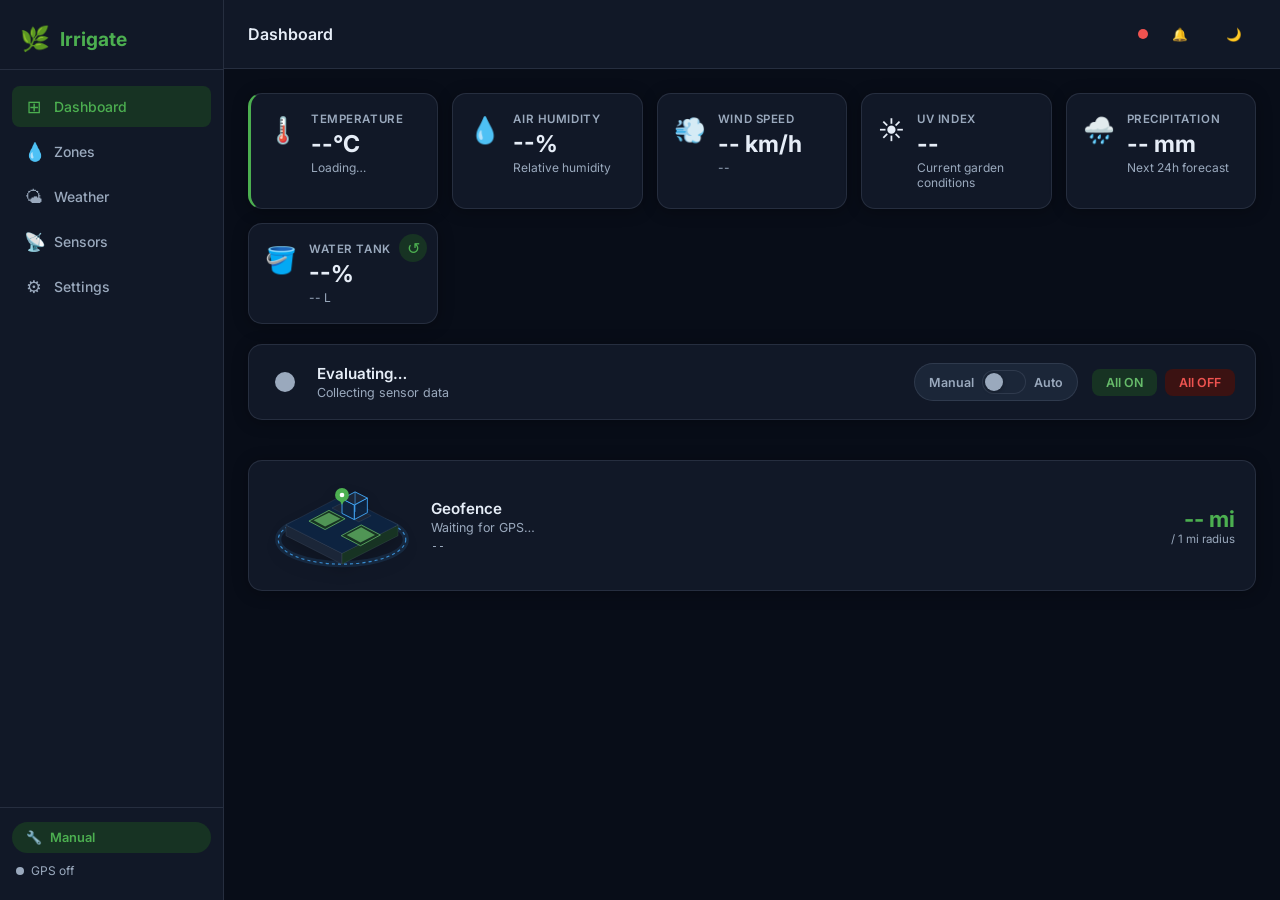
==== docs/index.html @ 86ab6bc1 "Add geofence illustration and watering animation" ====
<!DOCTYPE html>
<html lang="en">
<head>
  <meta charset="UTF-8" />
  <meta name="viewport" content="width=device-width, initial-scale=1.0" />
  <title>🌿 Irrigate — Smart Garden</title>
  <link rel="stylesheet" href="static/css/style.css" />
  <link rel="preconnect" href="https://fonts.googleapis.com" />
  <link href="https://fonts.googleapis.com/css2?family=Inter:wght@300;400;500;600;700&display=swap" rel="stylesheet" />
  <script>window.IRRIGATE_API_BASE = "https://irrigate-v3dw.onrender.com";</script>
  <script src="https://cdn.socket.io/4.7.2/socket.io.min.js"></script>
</head>
<body class="dark">

<!-- ══════════════════════════════════════════
     SIDEBAR
═══════════════════════════════════════════ -->
<aside class="sidebar" id="sidebar">
  <div class="sidebar-logo">
    <span class="logo-icon">🌿</span>
    <span class="logo-text">Irrigate</span>
  </div>

  <nav class="sidebar-nav">
    <a href="#" class="nav-item active" data-section="dashboard">
      <span class="nav-icon">⊞</span> Dashboard
    </a>
    <a href="#" class="nav-item" data-section="zones">
      <span class="nav-icon">💧</span> Zones
    </a>
    <a href="#" class="nav-item" data-section="weather">
      <span class="nav-icon">🌤</span> Weather
    </a>
    <a href="#" class="nav-item" data-section="sensors">
      <span class="nav-icon">📡</span> Sensors
    </a>
    <a href="#" class="nav-item" data-section="settings">
      <span class="nav-icon">⚙️</span> Settings
    </a>
  </nav>

  <div class="sidebar-bottom">
    <!-- Mode pill -->
    <div class="mode-pill" id="mode-pill">
      <span id="mode-icon">🔧</span>
      <span id="mode-label">Manual</span>
    </div>
    <!-- GPS status -->
    <div class="gps-status" id="gps-status">
      <span class="gps-dot" id="gps-dot"></span>
      <span id="gps-text">GPS off</span>
    </div>
  </div>
</aside>

<!-- ══════════════════════════════════════════
     MAIN CONTENT
═══════════════════════════════════════════ -->
<main class="main">

  <!-- Top bar -->
  <header class="topbar">
    <button class="hamburger" id="hamburger" aria-label="Toggle sidebar">☰</button>
    <div class="topbar-title" id="page-title">Dashboard</div>
    <div class="topbar-actions">
      <div class="connection-dot" id="conn-dot" title="Disconnected"></div>
      <button class="btn btn-sm btn-ghost topbar-alerts" id="alerts-btn" type="button" title="Open alerts" aria-label="Open alerts">
        <span aria-hidden="true">🔔</span>
        <span class="badge topbar-badge" id="notif-badge" style="display:none">0</span>
      </button>
      <button class="btn btn-sm btn-ghost" id="theme-btn" title="Toggle theme">🌙</button>
    </div>
  </header>

  <!-- ── DASHBOARD ── -->
  <section class="section active" id="section-dashboard">

    <div class="watering-animation" id="watering-animation" aria-hidden="true">
      <svg class="watering-animation-art" viewBox="0 0 180 78" focusable="false">
        <g class="watering-can">
          <path class="watering-can-body" d="M20 22h31a5 5 0 0 1 5 5v18H18V27a5 5 0 0 1 2-5Z" />
          <path class="watering-can-handle" d="M25 22v-5a10 10 0 0 1 20 0v5" />
          <path class="watering-can-spout" d="M56 29 71 35l-3 6-13-4" />
          <circle class="watering-can-rim" cx="34" cy="22" r="3" />
        </g>
        <path class="water-stream" d="M70 40q12 6 21 13" />
        <circle class="water-drop drop-one" cx="78" cy="46" r="2.4" />
        <circle class="water-drop drop-two" cx="87" cy="53" r="2" />
        <circle class="water-drop drop-three" cx="95" cy="58" r="1.7" />
        <g class="watering-plant">
          <path class="plant-stem" d="M119 59V34" />
          <path class="plant-leaf leaf-left" d="M118 46c-13 0-17-9-15-16 9 1 16 5 15 16Z" />
          <path class="plant-leaf leaf-right" d="M120 40c1-12 9-17 17-15 0 9-5 16-17 15Z" />
          <path class="plant-leaf leaf-top" d="M119 35c-2-10 3-16 10-18 4 8 1 15-10 18Z" />
          <path class="plant-pot" d="M108 59h23l-3 13h-17Z" />
          <path class="plant-soil" d="M108 59h23" />
        </g>
      </svg>
      <span class="watering-animation-label" id="watering-animation-label">Watering garden</span>
    </div>

    <!-- Weather summary row -->
    <div class="card-row">
      <div class="card card-weather" id="card-weather">
        <div class="card-icon">🌡️</div>
        <div class="card-body">
          <div class="card-label">Temperature</div>
          <div class="card-value" id="temp-val">--°C</div>
          <div class="card-sub" id="weather-desc">Loading…</div>
        </div>
      </div>
      <div class="card" id="card-humidity">
        <div class="card-icon">💧</div>
        <div class="card-body">
          <div class="card-label">Air Humidity</div>
          <div class="card-value" id="humidity-val">--%</div>
          <div class="card-sub" id="humidity-sub">Relative humidity</div>
        </div>
      </div>
      <div class="card" id="card-wind">
        <div class="card-icon">💨</div>
        <div class="card-body">
          <div class="card-label">Wind Speed</div>
          <div class="card-value" id="wind-val">-- km/h</div>
          <div class="card-sub" id="wind-sub">--</div>
        </div>
      </div>
      <div class="card" id="card-uv">
        <div class="card-icon">☀️</div>
        <div class="card-body">
          <div class="card-label">UV Index</div>
          <div class="card-value" id="uv-val">--</div>
          <div class="card-sub" id="uv-sub">Current garden conditions</div>
        </div>
      </div>
      <div class="card" id="card-precipitation">
        <div class="card-icon">🌧️</div>
        <div class="card-body">
          <div class="card-label">Precipitation</div>
          <div class="card-value" id="precip-val">-- mm</div>
          <div class="card-sub" id="precip-sub">Next 24h forecast</div>
        </div>
      </div>
      <div class="card" id="card-tank">
        <div class="card-icon">🪣</div>
        <div class="card-body">
          <div class="card-label">Water Tank</div>
          <div class="card-value" id="tank-pct">--%</div>
          <div class="card-sub" id="tank-litres">-- L</div>
        </div>
        <button class="refill-btn" id="refill-btn" title="Refill tank">↺</button>
      </div>
    </div>

    <!-- Irrigation status banner with mode toggle -->
    <div class="irrigation-banner" id="irrigation-banner">
      <div class="banner-left">
        <div class="banner-indicator" id="banner-indicator">
          <div class="pulse-ring"></div>
          <div class="pulse-dot"></div>
        </div>
        <div>
          <div class="banner-title" id="banner-title">Evaluating…</div>
          <div class="banner-sub" id="banner-sub">Collecting sensor data</div>
        </div>
      </div>
      <div class="banner-right">
        <!-- Mode toggle -->
        <div class="mode-toggle-wrap">
          <span class="mode-toggle-label" id="mode-toggle-left">Manual</span>
          <label class="mode-toggle" title="Switch irrigation mode">
            <input type="checkbox" id="mode-checkbox" />
            <span class="mode-slider"></span>
          </label>
          <span class="mode-toggle-label" id="mode-toggle-right">Auto</span>
        </div>
        <div class="banner-zone-btns">
          <button class="btn btn-sm btn-success" id="btn-all-on">All ON</button>
          <button class="btn btn-sm btn-danger"  id="btn-all-off">All OFF</button>
        </div>
      </div>
    </div>

    <!-- Zone cards -->
    <div class="zones-grid" id="zones-grid"></div>

    <!-- Geofence card — GPS only -->
    <div class="geo-card">
      <div class="geo-visual" aria-hidden="true">
        <svg viewBox="0 0 190 132" focusable="false">
          <ellipse class="geo-radius-glow" cx="95" cy="84" rx="83" ry="32" />
          <ellipse class="geo-radius-ring" cx="95" cy="84" rx="83" ry="32" />
          <polygon class="geo-platform-side geo-platform-left" points="22,65 95,102 95,116 22,79" />
          <polygon class="geo-platform-side geo-platform-right" points="95,102 168,65 168,79 95,116" />
          <polygon class="geo-platform-top" points="95,27 168,65 95,102 22,65" />
          <polygon class="geo-bed" points="52,60 78,46 99,57 73,71" />
          <polygon class="geo-bed-inner" points="58,59 78,49 93,57 73,67" />
          <polygon class="geo-bed" points="94,79 120,65 145,78 119,92" />
          <polygon class="geo-bed-inner" points="101,78 120,68 138,78 119,88" />
          <path class="geo-path" d="m82 43 16-8 35 18-16 8Z" />
          <g class="geo-greenhouse">
            <path class="greenhouse-side" d="m111 39 17-9v19l-17 9Z" />
            <path class="greenhouse-front" d="m95 31 16 8v19l-16-8Z" />
            <path class="greenhouse-roof" d="m95 31 17-9 16 8-17 9Z" />
            <path class="greenhouse-ridge" d="m112 22v26" />
          </g>
          <g class="geo-pin">
            <circle cx="95" cy="26" r="9" />
            <path d="M95 39 90 29h10Z" />
            <circle class="geo-pin-core" cx="95" cy="26" r="3" />
          </g>
        </svg>
      </div>
      <div class="geo-body">
        <div class="geo-title">Geofence</div>
        <div class="geo-sub" id="geo-sub">Waiting for GPS…</div>
        <div class="geo-coords" id="geo-coords">--</div>
      </div>
      <div class="geo-right">
        <div class="geo-distance" id="geo-distance">-- mi</div>
        <div class="geo-radius">/ 1 mi radius</div>
      </div>
    </div>

  </section>

  <!-- ── ZONES ── -->
  <section class="section" id="section-zones">
    <h2 class="section-heading">Garden Zones</h2>
    <div class="zones-detail-grid" id="zones-detail-grid"></div>
  </section>

  <!-- ── WEATHER ── -->
  <section class="section" id="section-weather">
    <h2 class="section-heading">Weather Details</h2>
    <div class="weather-detail-grid" id="weather-detail-grid"></div>
  </section>

  <!-- ── SENSORS ── -->
  <section class="section" id="section-sensors">
    <h2 class="section-heading">All Sensor &amp; Location Readings</h2>
    <div class="sensor-group">
      <div class="sensor-group-heading">
        <h3 class="sensor-group-title">Garden Weather Readings</h3>
        <p class="sensor-group-note">Current conditions from OpenWeather, UV from Open-Meteo, and the 24-hour precipitation forecast for your garden.</p>
      </div>
      <div class="sensor-grid" id="weather-sensor-grid"></div>
    </div>
    <div class="sensor-group">
      <div class="sensor-group-heading">
        <h3 class="sensor-group-title">Water Tank Sensor</h3>
      </div>
      <div class="sensor-grid" id="sensor-grid"></div>
    </div>
    <div class="sensor-group">
      <div class="sensor-group-heading">
        <h3 class="sensor-group-title">Soil Moisture Sensors</h3>
        <p class="sensor-group-note">Readings for each garden zone update live. Values are simulated until physical sensors are connected.</p>
      </div>
      <div class="sensor-grid" id="moisture-sensor-grid"></div>
    </div>
    <div class="sensor-group">
      <div class="sensor-group-heading">
        <h3 class="sensor-group-title">GPS &amp; Garden Location</h3>
        <p class="sensor-group-note">Device coordinates use browser GPS permission; garden weather stays tied to the saved garden location.</p>
      </div>
      <div class="sensor-grid" id="gps-sensor-grid"></div>
    </div>
  </section>

  <!-- ── SETTINGS ── -->
  <section class="section" id="section-settings">
    <h2 class="section-heading">Settings</h2>
    <div class="settings-grid">

      <!-- Irrigation Mode card -->
      <div class="settings-card">
        <div class="settings-card-title">💧 Irrigation Mode</div>
        <p class="settings-desc">
          Choose how the system decides when to irrigate. In <strong>Auto</strong> mode, irrigation runs on a smart schedule based on weather and soil data. In <strong>Manual</strong> mode, you control each zone yourself.
        </p>
        <div class="mode-option-row">
          <div class="mode-option" id="opt-manual">
            <div class="mode-option-icon">🔧</div>
            <div class="mode-option-title">Manual</div>
            <div class="mode-option-desc">You control each zone</div>
          </div>
          <label class="mode-toggle big">
            <input type="checkbox" id="mode-checkbox-settings" />
            <span class="mode-slider"></span>
          </label>
          <div class="mode-option" id="opt-auto">
            <div class="mode-option-icon">🤖</div>
            <div class="mode-option-title">Auto</div>
            <div class="mode-option-desc">Smart schedule via weather &amp; GPS</div>
          </div>
        </div>
        <div class="settings-note" id="mode-gps-note">
          📍 When GPS is active, the system auto-switches: <strong>Auto</strong> when you're &gt;1 mi away, <strong>Manual</strong> when you're home. Toggling above overrides GPS.
        </div>
        <button class="btn btn-sm btn-outline" id="restore-gps-mode-btn" style="margin-top:10px">
          ↺ Restore GPS-based switching
        </button>
      </div>

      <!-- Location card -->
      <div class="settings-card">
        <div class="settings-card-title">📍 Garden Location</div>
        <p class="settings-desc">
          Your device GPS is used to detect when you leave or return home, automatically switching irrigation modes. Make sure location permission is granted in your browser.
        </p>

        <div class="loc-info-grid">
          <div class="loc-info-row">
            <span class="loc-info-key">GPS Status</span>
            <span class="loc-info-val" id="sett-gps-status">Waiting…</span>
          </div>
          <div class="loc-info-row">
            <span class="loc-info-key">Latitude</span>
            <span class="loc-info-val" id="sett-lat">--</span>
          </div>
          <div class="loc-info-row">
            <span class="loc-info-key">Longitude</span>
            <span class="loc-info-val" id="sett-lon">--</span>
          </div>
          <div class="loc-info-row">
            <span class="loc-info-key">Accuracy</span>
            <span class="loc-info-val" id="sett-acc">--</span>
          </div>
          <div class="loc-info-row">
            <span class="loc-info-key">Home set to</span>
            <span class="loc-info-val" id="sett-home">Your configured garden location</span>
          </div>
          <div class="loc-info-row">
            <span class="loc-info-key">Distance from home</span>
            <span class="loc-info-val" id="sett-distance">--</span>
          </div>
        </div>

        <div class="loc-btn-row">
          <button class="btn btn-sm btn-primary" id="sett-gps-btn">📍 Enable GPS</button>
          <button class="btn btn-sm btn-outline" id="sett-set-home-btn">🏡 Set Current as Home</button>
        </div>
        <div class="settings-note" style="margin-top:8px">
          Weather and geofencing use the saved garden location. If GPS is active while you are at the garden, tap <strong>Set Current as Home</strong>; otherwise, enter the garden postcode above.
        </div>
      </div>

      <!-- Notifications card -->
      <div class="settings-card">
        <div class="settings-card-title">🔔 Push Notifications</div>
        <p class="settings-desc">Allow browser notifications so Irrigate can alert you even when the tab is in the background.</p>
        <div class="loc-info-grid">
          <div class="loc-info-row">
            <span class="loc-info-key">Permission</span>
            <span class="loc-info-val" id="sett-notif-perm">--</span>
          </div>
        </div>
        <button class="btn btn-sm btn-primary" id="sett-notif-btn" style="margin-top:12px">Enable Notifications</button>
      </div>

    </div>
  </section>

  <!-- ── NOTIFICATIONS ── -->
  <section class="section" id="section-notifications">
    <div class="notif-header">
      <h2 class="section-heading">Alerts &amp; Notifications</h2>
      <button class="btn btn-sm btn-ghost" id="clear-notifs-btn">Clear all</button>
    </div>
    <div class="notif-list" id="notif-list">
      <div class="notif-empty">No notifications yet</div>
    </div>
  </section>

</main>

<!-- Toast container -->
<div class="toast-container" id="toast-container"></div>

<!-- GPS permission modal -->
<div class="modal-overlay hidden" id="gps-modal">
  <div class="modal">
    <div class="modal-icon">📍</div>
    <h3>Enable GPS</h3>
    <p>Irrigate uses your device GPS to automatically switch between <strong>Auto</strong> and <strong>Manual</strong> irrigation based on a 1-mile geofence around your home (configured using your GPS or postcode in Settings).</p>
    <button class="btn btn-primary btn-full" id="gps-allow-btn">Allow Location</button>
    <button class="btn btn-ghost btn-full" id="gps-skip-btn">Skip — use default location</button>
  </div>
</div>

<script src="static/js/app.js"></script>
</body>
</html>
---- docs/static/css/style.css ----
/* ═══════════════════════════════════════════════
   Irrigate — CSS
═══════════════════════════════════════════════ */

/* ── Variables ── */
:root {
  --bg:           #f0f4f0;
  --surface:      #ffffff;
  --surface2:     #f5f8f5;
  --border:       rgba(0,0,0,.08);
  --text:         #1a2e1a;
  --text-muted:   #6b7a6b;
  --accent:       #2e7d32;
  --accent-light: #e8f5e9;
  --accent2:      #00897b;
  --danger:       #d32f2f;
  --danger-light: #ffebee;
  --warning:      #f57c00;
  --warning-light:#fff8e1;
  --success:      #388e3c;
  --success-light:#e8f5e9;
  --info:         #1976d2;
  --info-light:   #e3f2fd;
  --sidebar-w:    224px;
  --radius:       14px;
  --radius-sm:    8px;
  --shadow:       0 2px 16px rgba(0,0,0,.07);
  --shadow-md:    0 4px 24px rgba(0,0,0,.12);
  --transition:   .2s ease;
}
body.dark {
  color-scheme: dark;
  --bg:           #080d18;
  --surface:      #111827;
  --surface2:     #1b2638;
  --border:       rgba(148,163,184,.16);
  --text:         #e6edf7;
  --text-muted:   #9aa9bd;
  --accent:       #4caf50;
  --accent-light: #173323;
  --accent2:      #26a69a;
  --danger:       #ef5350;
  --danger-light: #3b1212;
  --warning:      #ffa726;
  --warning-light:#3b2800;
  --success:      #66bb6a;
  --success-light:#173323;
  --info:         #42a5f5;
  --info-light:   #0d2340;
  --shadow:       0 2px 16px rgba(0,0,0,.3);
  --shadow-md:    0 4px 28px rgba(0,0,0,.4);
}

/* ── Reset ── */
*, *::before, *::after { box-sizing: border-box; margin: 0; padding: 0; }
html { scroll-behavior: smooth; }
body {
  font-family: 'Inter', system-ui, sans-serif;
  background: var(--bg);
  color: var(--text);
  display: flex;
  min-height: 100vh;
  transition: background var(--transition), color var(--transition);
}

/* ── Sidebar ── */
.sidebar {
  width: var(--sidebar-w);
  background: var(--surface);
  border-right: 1px solid var(--border);
  display: flex;
  flex-direction: column;
  position: fixed;
  top: 0; left: 0; bottom: 0;
  z-index: 100;
  transition: transform var(--transition), background var(--transition);
}
.sidebar-logo {
  display: flex; align-items: center; gap: 10px;
  padding: 24px 20px 16px;
  font-size: 1.2rem; font-weight: 700; color: var(--accent);
  border-bottom: 1px solid var(--border);
}
.logo-icon { font-size: 1.5rem; animation: sway 3s ease-in-out infinite; }

.sidebar-nav { padding: 16px 12px; flex: 1; display: flex; flex-direction: column; gap: 4px; }
.nav-item {
  display: flex; align-items: center; gap: 10px;
  padding: 10px 12px; border-radius: var(--radius-sm);
  text-decoration: none; color: var(--text-muted);
  font-size: .875rem; font-weight: 500; cursor: pointer;
  transition: all var(--transition); position: relative;
}
.nav-item:hover { background: var(--surface2); color: var(--text); }
.nav-item.active { background: var(--accent-light); color: var(--accent); }
.nav-icon { font-size: 1.1rem; width: 20px; text-align: center; }
.badge {
  background: var(--danger); color: #fff;
  border-radius: 50%; min-width: 18px; height: 18px;
  font-size: .7rem; font-weight: 700;
  display: inline-flex; align-items: center; justify-content: center;
  margin-left: auto; animation: pop .3s ease;
}

/* ── Sidebar bottom ── */
.sidebar-bottom {
  padding: 14px 12px 22px;
  border-top: 1px solid var(--border);
  display: flex; flex-direction: column; gap: 10px;
}
.mode-pill {
  display: flex; align-items: center; gap: 8px;
  padding: 8px 14px; border-radius: 30px;
  font-size: .8rem; font-weight: 600;
  background: var(--accent-light); color: var(--accent);
  transition: all .4s ease;
}
.mode-pill.auto { background: var(--info-light); color: var(--info); }
.gps-status {
  display: flex; align-items: center; gap: 7px;
  font-size: .75rem; color: var(--text-muted); padding: 0 4px;
}
.gps-dot {
  width: 8px; height: 8px; border-radius: 50%;
  background: var(--text-muted); flex-shrink: 0;
  transition: background .4s;
}
.gps-dot.active { background: var(--success); animation: pulse-conn 2s infinite; }
.gps-dot.error  { background: var(--danger); }

/* ── Main ── */
.main { margin-left: var(--sidebar-w); flex: 1; display: flex; flex-direction: column; min-height: 100vh; }

/* ── Topbar ── */
.topbar {
  display: flex; align-items: center; gap: 16px;
  padding: 16px 24px;
  background: var(--surface); border-bottom: 1px solid var(--border);
  position: sticky; top: 0; z-index: 50; backdrop-filter: blur(10px);
}
.hamburger {
  display: none; background: none; border: none;
  font-size: 1.4rem; cursor: pointer; color: var(--text);
  padding: 4px 8px; border-radius: var(--radius-sm);
}
.hamburger:hover { background: var(--surface2); }
.topbar-title { font-weight: 600; font-size: 1rem; flex: 1; }
.topbar-actions { display: flex; align-items: center; gap: 10px; }
.connection-dot {
  width: 10px; height: 10px; border-radius: 50%;
  background: var(--danger); transition: background .4s;
}
.connection-dot.connected { background: var(--success); animation: pulse-conn 2s infinite; }
.topbar-alerts { position: relative; min-width: 36px; height: 36px; padding: 0 10px; font-size: 1rem; }
.topbar-alerts.active { background: var(--accent-light); color: var(--accent); }
.topbar-badge { position: absolute; top: -4px; right: -4px; margin: 0; min-width: 17px; height: 17px; padding: 0 3px; font-size: .65rem; }

/* ── Sections ── */
.section { display: none; padding: 24px; flex-direction: column; gap: 20px; animation: fadeIn .3s ease; }
.section.active { display: flex; }
.section-heading { font-size: 1.1rem; font-weight: 600; color: var(--text); margin-bottom: 4px; }

/* ── Weather cards ── */
.card-row { display: grid; grid-template-columns: repeat(auto-fill, minmax(160px, 1fr)); gap: 14px; }
.watering-animation {
  display: none; align-items: center; gap: 10px; width: fit-content; max-width: 100%;
  min-height: 58px; padding: 4px 14px 4px 8px; border: 1px solid var(--border);
  border-radius: 30px; background: linear-gradient(110deg, var(--surface), var(--accent-light));
  box-shadow: var(--shadow); color: var(--text-muted);
}
.watering-animation.active { display: flex; }
.watering-animation-art { width: 108px; height: 48px; overflow: visible; flex: 0 0 auto; }
.watering-animation-label { font-size: .78rem; font-weight: 600; color: var(--text); }
.watering-can { transform-box: view-box; transform-origin: 44px 38px; animation: can-tip .95s ease-in-out infinite alternate; }
.watering-can-body, .watering-can-spout { fill: var(--info-light); stroke: var(--info); stroke-width: 2; stroke-linejoin: round; }
.watering-can-handle { fill: none; stroke: var(--info); stroke-width: 3; stroke-linecap: round; }
.watering-can-rim { fill: var(--info); }
.water-stream { fill: none; stroke: var(--info); stroke-width: 2; stroke-linecap: round; stroke-dasharray: 3 4; opacity: .7; }
.water-drop { fill: var(--info); animation: watering-drop .95s ease-in infinite; transform-box: fill-box; transform-origin: center; }
.drop-two { animation-delay: .3s; }
.drop-three { animation-delay: .6s; }
.plant-stem { fill: none; stroke: var(--success); stroke-width: 3; stroke-linecap: round; }
.plant-leaf { fill: var(--success); transform-box: fill-box; transform-origin: bottom center; }
.leaf-left { animation: plant-leaf-sway 1.8s ease-in-out infinite alternate; }
.leaf-right { animation: plant-leaf-sway 1.8s ease-in-out -.9s infinite alternate; }
.leaf-top { fill: var(--accent); }
.plant-pot { fill: var(--warning-light); stroke: var(--warning); stroke-width: 1.5; stroke-linejoin: round; }
.plant-soil { fill: none; stroke: var(--text-muted); stroke-width: 1.5; }
.card {
  background: var(--surface); border: 1px solid var(--border); border-radius: var(--radius);
  padding: 18px 16px; display: flex; align-items: flex-start; gap: 12px;
  box-shadow: var(--shadow); transition: transform .2s, box-shadow .2s; position: relative; overflow: hidden;
}
.card:hover { transform: translateY(-2px); box-shadow: var(--shadow-md); }
.card-icon { font-size: 1.6rem; flex-shrink: 0; margin-top: 2px; }
.card-body {}
.card-label { font-size: .72rem; font-weight: 600; color: var(--text-muted); text-transform: uppercase; letter-spacing: .05em; }
.card-value { font-size: 1.45rem; font-weight: 700; color: var(--text); margin: 4px 0 2px; }
.card-sub   { font-size: .75rem; color: var(--text-muted); }
.card-weather { border-left: 3px solid var(--accent); }
.card.warn    { border-left: 3px solid var(--warning); }
.card.danger  { border-left: 3px solid var(--danger); }
.refill-btn {
  position: absolute; top: 10px; right: 10px;
  background: var(--accent-light); color: var(--accent);
  border: none; border-radius: 50%;
  width: 28px; height: 28px; font-size: 1rem; cursor: pointer;
  display: flex; align-items: center; justify-content: center;
  transition: all var(--transition);
}
.refill-btn:hover { background: var(--accent); color: #fff; transform: rotate(180deg); }

/* ── Irrigation banner ── */
.irrigation-banner {
  background: var(--surface); border: 1px solid var(--border); border-radius: var(--radius);
  padding: 18px 20px; display: flex; align-items: center;
  justify-content: space-between; gap: 16px; box-shadow: var(--shadow); flex-wrap: wrap;
}
.banner-left { display: flex; align-items: center; gap: 16px; }
.banner-right { display: flex; align-items: center; gap: 14px; flex-wrap: wrap; }
.banner-indicator { position: relative; width: 32px; height: 32px; flex-shrink: 0; }
.pulse-dot {
  position: absolute; inset: 6px; border-radius: 50%;
  background: var(--text-muted); transition: background .4s;
}
.pulse-ring {
  position: absolute; inset: 0; border-radius: 50%;
  border: 2px solid var(--text-muted); opacity: 0; transition: border-color .4s;
}
.irrigating .pulse-dot { background: var(--accent); }
.irrigating .pulse-ring { border-color: var(--accent); animation: ring-pulse 1.5s ease-out infinite; }
.banner-title { font-weight: 600; font-size: .95rem; }
.banner-sub   { font-size: .78rem; color: var(--text-muted); margin-top: 2px; }
.banner-zone-btns { display: flex; gap: 8px; }

/* Mode toggle (in banner + settings) */
.mode-toggle-wrap {
  display: flex; align-items: center; gap: 8px;
  background: var(--surface2); border-radius: 30px;
  padding: 6px 14px; border: 1px solid var(--border);
}
.mode-toggle-label { font-size: .78rem; font-weight: 600; color: var(--text-muted); white-space: nowrap; transition: color .3s; }
.mode-toggle-label.active { color: var(--text); }

.mode-toggle {
  position: relative; width: 44px; height: 24px; cursor: pointer;
  display: inline-block; flex-shrink: 0;
}
.mode-toggle input { opacity: 0; width: 0; height: 0; }
.mode-slider {
  position: absolute; inset: 0;
  background: var(--surface2); border-radius: 24px;
  border: 1.5px solid var(--border); transition: background .3s;
}
.mode-slider::before {
  content: '';
  position: absolute; width: 18px; height: 18px;
  left: 2px; top: 2px; background: var(--text-muted);
  border-radius: 50%; transition: transform .3s, background .3s;
  box-shadow: 0 1px 4px rgba(0,0,0,.3);
}
.mode-toggle input:checked + .mode-slider { background: var(--info-light); border-color: var(--info); }
.mode-toggle input:checked + .mode-slider::before { transform: translateX(20px); background: var(--info); }

/* Big mode toggle for settings */
.mode-toggle.big { width: 56px; height: 30px; }
.mode-toggle.big .mode-slider::before { width: 22px; height: 22px; }
.mode-toggle.big input:checked + .mode-slider::before { transform: translateX(26px); }

/* ── Zone cards ── */
.zones-grid { display: grid; grid-template-columns: repeat(auto-fill, minmax(200px, 1fr)); gap: 14px; }
.zone-card {
  background: var(--surface); border: 1px solid var(--border); border-radius: var(--radius);
  padding: 18px; box-shadow: var(--shadow); transition: transform .2s, box-shadow .2s; cursor: pointer;
}
.zone-card:hover { transform: translateY(-2px); box-shadow: var(--shadow-md); }
.zone-card.irrigating { border-color: var(--accent); box-shadow: 0 0 0 2px var(--accent-light), var(--shadow); }
.zone-card.dry      { border-color: var(--warning); }
.zone-card.critical { border-color: var(--danger); animation: blink-border 1s step-end infinite; }
.zone-header { display: flex; align-items: center; justify-content: space-between; margin-bottom: 14px; }
.zone-name   { font-weight: 600; font-size: .88rem; }
.zone-badge  { font-size: .68rem; font-weight: 700; padding: 2px 8px; border-radius: 20px; text-transform: uppercase; letter-spacing: .05em; }
.zone-badge.on       { background: var(--accent-light); color: var(--accent); }
.zone-badge.off      { background: var(--surface2); color: var(--text-muted); }
.zone-badge.critical { background: var(--danger-light); color: var(--danger); }

/* Moisture arc */
.moisture-arc { position: relative; width: 80px; height: 80px; margin: 0 auto 14px; }
.moisture-arc svg { width: 100%; height: 100%; transform: rotate(-90deg); }
.arc-bg   { fill: none; stroke: var(--surface2); stroke-width: 8; }
.arc-fill { fill: none; stroke: var(--accent); stroke-width: 8; stroke-linecap: round; transition: stroke-dashoffset .8s ease, stroke .4s; }
.arc-fill.dry      { stroke: var(--warning); }
.arc-fill.critical { stroke: var(--danger); }
.moisture-label { position: absolute; inset: 0; display: flex; flex-direction: column; align-items: center; justify-content: center; }
.moisture-pct  { color: var(--text); font-size: 1rem; font-weight: 700; }
.moisture-icon { font-size: .9rem; }
.zone-footer { display: flex; align-items: center; justify-content: space-between; }
.zone-status-text { font-size: .75rem; color: var(--text-muted); }
.drip-container { width: 16px; height: 30px; position: relative; overflow: hidden; display: none; }
.irrigating .drip-container { display: block; }
.drip {
  position: absolute; width: 5px; height: 5px;
  background: var(--accent); border-radius: 50% 50% 50% 0;
  transform: rotate(-45deg); left: 4px;
  animation: drip-fall 1.2s ease-in infinite;
}
.drip:nth-child(2) { animation-delay: .4s; }
.drip:nth-child(3) { animation-delay: .8s; }

/* ── Geofence card ── */
.geo-card {
  background: var(--surface); border: 1px solid var(--border); border-radius: var(--radius);
  padding: 14px 20px; display: flex; align-items: center; gap: 16px;
  box-shadow: var(--shadow); flex-wrap: wrap; overflow: hidden;
}
.geo-visual { width: 146px; flex: 0 0 146px; }
.geo-visual svg { display: block; width: 100%; height: auto; overflow: visible; filter: drop-shadow(0 7px 7px rgba(0,0,0,.16)); }
.geo-radius-glow { fill: none; stroke: var(--info); stroke-width: 8; opacity: .12; animation: geo-glow 2.6s ease-in-out infinite; transform-box: fill-box; transform-origin: center; }
.geo-radius-ring { fill: none; stroke: var(--info); stroke-width: 1.5; stroke-dasharray: 4 4; opacity: .8; }
.geo-platform-side { stroke: var(--border); stroke-width: 1; }
.geo-platform-left { fill: var(--surface2); }
.geo-platform-right { fill: var(--accent-light); }
.geo-platform-top { fill: var(--info-light); stroke: var(--border); stroke-width: 1; }
.geo-bed { fill: var(--accent-light); stroke: var(--success); stroke-width: 1; stroke-linejoin: round; }
.geo-bed-inner { fill: var(--success); opacity: .72; }
.geo-path { fill: var(--surface2); stroke: var(--border); stroke-width: 1; }
.greenhouse-side, .greenhouse-front { fill: var(--info-light); fill-opacity: .85; stroke: var(--info); stroke-width: 1.2; }
.greenhouse-roof { fill: var(--surface2); stroke: var(--info); stroke-width: 1.2; }
.greenhouse-ridge { fill: none; stroke: var(--info); stroke-width: 1; opacity: .8; }
.geo-pin circle:first-child, .geo-pin path { fill: var(--accent); }
.geo-pin-core { fill: #fff; }
.geo-body { flex: 1; min-width: 140px; }
.geo-title  { font-weight: 600; font-size: .95rem; }
.geo-sub    { font-size: .78rem; color: var(--text-muted); margin-top: 2px; }
.geo-coords { font-size: .72rem; color: var(--text-muted); font-family: monospace; margin-top: 4px; }
.geo-right  { text-align: right; flex-shrink: 0; }
.geo-distance { font-size: 1.4rem; font-weight: 700; color: var(--accent); }
.geo-radius   { font-size: .72rem; color: var(--text-muted); }

/* ── Progress bar ── */
.progress-wrap { display: flex; align-items: center; gap: 10px; margin-top: 4px; }
.progress { flex: 1; height: 6px; background: var(--surface2); border-radius: 3px; overflow: hidden; }
.progress-fill { height: 100%; border-radius: 3px; background: var(--accent); transition: width .8s ease, background .4s; }
.progress-fill.low      { background: var(--warning); }
.progress-fill.critical { background: var(--danger); }
.progress-pct { font-size: .75rem; font-weight: 600; min-width: 36px; text-align: right; }

/* ── Toggle switch (zone detail) ── */
.toggle-wrap { display: flex; align-items: center; gap: 10px; }
.toggle { position: relative; width: 42px; height: 24px; cursor: pointer; }
.toggle input { opacity: 0; width: 0; height: 0; }
.toggle-slider {
  position: absolute; inset: 0;
  background: var(--surface2); border-radius: 24px; transition: background .3s;
}
.toggle-slider::before {
  content: ''; position: absolute; width: 18px; height: 18px;
  left: 3px; top: 3px; background: #fff; border-radius: 50%;
  transition: transform .3s; box-shadow: 0 1px 4px rgba(0,0,0,.3);
}
.toggle input:checked + .toggle-slider { background: var(--accent); }
.toggle input:checked + .toggle-slider::before { transform: translateX(18px); }
.toggle-label { font-size: .85rem; font-weight: 500; }

/* ── Detail grids ── */
.zones-detail-grid,
.weather-detail-grid,
.sensor-grid { display: grid; grid-template-columns: repeat(auto-fill, minmax(240px, 1fr)); gap: 16px; }
.sensor-group { margin-top: 24px; }
.section-heading + .sensor-group { margin-top: 0; }
.sensor-group-heading { margin-bottom: 12px; }
.sensor-group-title { margin: 0; font-size: 1rem; font-weight: 650; }
.sensor-group-note { margin: 5px 0 0; color: var(--text-muted); font-size: .78rem; line-height: 1.5; }
.sensor-reading-value { margin: 0 0 6px; font-size: 1.3rem; font-weight: 700; overflow-wrap: anywhere; }
.sensor-reading-detail { color: var(--text-muted); font-size: .78rem; line-height: 1.45; overflow-wrap: anywhere; }
.detail-card { background: var(--surface); border: 1px solid var(--border); border-radius: var(--radius); padding: 20px; box-shadow: var(--shadow); }
.detail-card-title { font-weight: 600; font-size: .9rem; margin-bottom: 14px; display: flex; align-items: center; gap: 8px; }
.detail-row { display: flex; justify-content: space-between; align-items: center; padding: 8px 0; border-bottom: 1px solid var(--border); font-size: .83rem; }
.detail-row:last-child { border-bottom: none; }
.detail-key { color: var(--text-muted); }
.detail-val { font-weight: 500; }

/* ── Tank visual ── */
.tank-visual { position: relative; width: 100%; height: 80px; border-radius: 8px; overflow: hidden; background: var(--surface2); margin: 12px 0; }
.tank-fill { position: absolute; bottom: 0; left: 0; right: 0; background: linear-gradient(0deg, var(--accent2), var(--accent)); transition: height 1s ease; border-radius: 0 0 8px 8px; }
.tank-wave { position: absolute; top: -8px; left: -20px; width: calc(100% + 40px); height: 16px; background: linear-gradient(0deg, var(--accent2), transparent); border-radius: 50%; animation: wave-move 2s ease-in-out infinite alternate; }
.tank-pct-overlay { position: absolute; inset: 0; display: flex; align-items: center; justify-content: center; font-weight: 700; font-size: 1.1rem; text-shadow: 0 1px 4px rgba(0,0,0,.2); }

/* ── Settings ── */
.settings-grid { display: grid; grid-template-columns: repeat(auto-fill, minmax(300px, 1fr)); gap: 18px; }
.settings-card { background: var(--surface); border: 1px solid var(--border); border-radius: var(--radius); padding: 22px; box-shadow: var(--shadow); display: flex; flex-direction: column; gap: 14px; }
.settings-card-title { font-weight: 700; font-size: .95rem; }
.settings-desc { font-size: .82rem; color: var(--text-muted); line-height: 1.6; }
.settings-note { font-size: .76rem; color: var(--text-muted); line-height: 1.5; padding: 8px 12px; background: var(--surface2); border-radius: var(--radius-sm); border-left: 3px solid var(--accent); }

/* Mode option row (settings) */
.mode-option-row { display: flex; align-items: center; justify-content: space-between; gap: 14px; padding: 10px 0; }
.mode-option { flex: 1; text-align: center; padding: 12px 8px; border-radius: var(--radius-sm); border: 1.5px solid var(--border); transition: all .3s; }
.mode-option.active { border-color: var(--accent); background: var(--accent-light); }
.mode-option.active-auto { border-color: var(--info); background: var(--info-light); }
.mode-option-icon  { font-size: 1.4rem; }
.mode-option-title { font-size: .82rem; font-weight: 700; margin: 4px 0 2px; }
.mode-option-desc  { font-size: .72rem; color: var(--text-muted); }

/* Location info grid */
.loc-info-grid { display: flex; flex-direction: column; gap: 0; border: 1px solid var(--border); border-radius: var(--radius-sm); overflow: hidden; }
.loc-info-row { display: flex; justify-content: space-between; align-items: center; padding: 8px 12px; font-size: .82rem; border-bottom: 1px solid var(--border); }
.loc-info-row:last-child { border-bottom: none; }
.loc-info-key { color: var(--text-muted); }
.loc-info-val { font-weight: 500; font-family: monospace; font-size: .8rem; }
.loc-btn-row { display: flex; gap: 8px; flex-wrap: wrap; }

/* ── Buttons ── */
.btn {
  display: inline-flex; align-items: center; justify-content: center; gap: 6px;
  padding: 9px 18px; border: none; border-radius: var(--radius-sm);
  font-size: .85rem; font-weight: 600; cursor: pointer;
  transition: all var(--transition); font-family: inherit; text-decoration: none;
}
.btn-sm   { padding: 6px 14px; font-size: .78rem; }
.btn-full { width: 100%; }
.btn-primary { background: var(--accent); color: #fff; }
.btn-primary:hover { filter: brightness(1.1); }
.btn-success { background: var(--success-light); color: var(--success); }
.btn-success:hover { background: var(--success); color: #fff; }
.btn-danger  { background: var(--danger-light);  color: var(--danger); }
.btn-danger:hover  { background: var(--danger);  color: #fff; }
.btn-ghost   { background: transparent; color: var(--text-muted); }
.btn-ghost:hover   { background: var(--surface2); color: var(--text); }
.btn-outline { background: transparent; color: var(--accent); border: 1px solid var(--accent); }
.btn-outline:hover { background: var(--accent-light); }
.btn:disabled {
  opacity: .35;
  cursor: not-allowed;
  pointer-events: none;
}

/* ── Notifications ── */
.notif-header { display: flex; align-items: center; justify-content: space-between; }
.notif-list   { display: flex; flex-direction: column; gap: 8px; }
.notif-empty  { color: var(--text-muted); font-size: .85rem; padding: 24px; text-align: center; }
.notif-item {
  background: var(--surface); border: 1px solid var(--border); border-radius: var(--radius-sm);
  padding: 12px 16px; display: flex; align-items: flex-start; gap: 12px;
  box-shadow: var(--shadow); animation: slideInLeft .3s ease;
}
.notif-item.danger  { border-left: 3px solid var(--danger);  background: var(--danger-light);  }
.notif-item.warning { border-left: 3px solid var(--warning); background: var(--warning-light); }
.notif-item.success { border-left: 3px solid var(--success); background: var(--success-light); }
.notif-item.info    { border-left: 3px solid var(--info);    background: var(--info-light);    }
.notif-msg  { font-size: .83rem; flex: 1; line-height: 1.5; }
.notif-time { font-size: .7rem; color: var(--text-muted); margin-top: 4px; }

/* ── Toast ── */
.toast-container {
  position: fixed; bottom: 24px; right: 24px; z-index: 1000;
  display: flex; flex-direction: column; gap: 10px; pointer-events: none;
}
.toast {
  background: var(--surface); border: 1px solid var(--border); border-radius: var(--radius);
  padding: 14px 18px; max-width: 340px; box-shadow: var(--shadow-md);
  display: flex; align-items: flex-start; gap: 10px; pointer-events: auto;
  animation: slideInRight .35s cubic-bezier(.25,.46,.45,.94);
  border-left: 4px solid var(--accent); font-size: .83rem; line-height: 1.5;
}
.toast.danger  { border-left-color: var(--danger); }
.toast.warning { border-left-color: var(--warning); }
.toast.success { border-left-color: var(--success); }
.toast.info    { border-left-color: var(--info); }
.toast-icon  { font-size: 1.1rem; flex-shrink: 0; }
.toast-close { background: none; border: none; cursor: pointer; color: var(--text-muted); font-size: 1rem; margin-left: auto; padding: 0 0 0 8px; line-height: 1; }
.toast.fade-out { animation: fadeOut .3s ease forwards; }

/* ── Modal ── */
.modal-overlay {
  position: fixed; inset: 0; background: rgba(0,0,0,.55);
  display: flex; align-items: center; justify-content: center;
  z-index: 500; backdrop-filter: blur(4px); animation: fadeIn .2s ease;
}
.modal-overlay.hidden { display: none; }
.modal {
  background: var(--surface); border-radius: 20px; padding: 32px 28px;
  max-width: 360px; width: 90%; display: flex; flex-direction: column; gap: 14px;
  box-shadow: var(--shadow-md); text-align: center; animation: slideUp .3s ease;
}
.modal-icon { font-size: 3rem; }
.modal h3   { font-size: 1.2rem; font-weight: 700; }
.modal p    { font-size: .85rem; color: var(--text-muted); line-height: 1.6; }

/* ── Animations ── */
@keyframes sway { 0%,100%{transform:rotate(-5deg)}50%{transform:rotate(5deg)} }
@keyframes fadeIn { from{opacity:0}to{opacity:1} }
@keyframes slideInRight { from{opacity:0;transform:translateX(40px)}to{opacity:1;transform:translateX(0)} }
@keyframes slideInLeft  { from{opacity:0;transform:translateX(-20px)}to{opacity:1;transform:translateX(0)} }
@keyframes slideUp      { from{opacity:0;transform:translateY(20px)}to{opacity:1;transform:translateY(0)} }
@keyframes fadeOut      { from{opacity:1;transform:translateX(0)}to{opacity:0;transform:translateX(40px)} }
@keyframes drip-fall    { 0%{top:-6px;opacity:1;transform:rotate(-45deg) scale(1)}80%{opacity:.8}100%{top:30px;opacity:0;transform:rotate(-45deg) scale(.5)} }
@keyframes ring-pulse   { 0%{transform:scale(.8);opacity:.8}100%{transform:scale(2.2);opacity:0} }
@keyframes pulse-conn   { 0%,100%{box-shadow:0 0 0 0 rgba(102,187,106,.4)}50%{box-shadow:0 0 0 6px rgba(102,187,106,0)} }
@keyframes blink-border { 0%,100%{border-color:var(--danger)}50%{border-color:transparent} }
@keyframes pop          { 0%{transform:scale(0)}70%{transform:scale(1.2)}100%{transform:scale(1)} }
@keyframes wave-move    { 0%{transform:translateX(0) scaleY(1)}100%{transform:translateX(20px) scaleY(1.3)} }
@keyframes geo-glow     { 0%,100%{opacity:.08;transform:scale(.98)}50%{opacity:.2;transform:scale(1.02)} }
@keyframes can-tip      { from{transform:rotate(0)}to{transform:rotate(-8deg)} }
@keyframes watering-drop{ 0%{opacity:0;transform:translateY(-3px) scale(.65)}35%{opacity:1}100%{opacity:0;transform:translateY(10px) scale(.45)} }
@keyframes plant-leaf-sway { from{transform:rotate(-3deg)}to{transform:rotate(5deg)} }

@media (prefers-reduced-motion: reduce) {
  .geo-radius-glow, .watering-can, .water-drop, .plant-leaf { animation: none !important; }
  .geo-radius-glow { opacity: .14; }
}

/* ── Responsive ── */
@media (max-width: 768px) {
  .sidebar { transform: translateX(calc(-1 * var(--sidebar-w))); }
  .sidebar.open { transform: translateX(0); box-shadow: var(--shadow-md); }
  .main { margin-left: 0; }
  .hamburger { display: block; }
  .section { padding: 16px; }
  .card-row { grid-template-columns: repeat(2, 1fr); }
  .zones-grid { grid-template-columns: repeat(2, 1fr); }
  .irrigation-banner { flex-direction: column; align-items: flex-start; }
  .banner-right { width: 100%; justify-content: space-between; }
  .toast-container { bottom: 16px; right: 16px; left: 16px; }
  .toast { max-width: 100%; }
}
@media (max-width: 420px) {
  .card-row, .zones-grid { grid-template-columns: 1fr 1fr; }
  .zones-detail-grid, .weather-detail-grid, .sensor-grid, .settings-grid { grid-template-columns: 1fr; }
}

/* ── Postcode input ── */
.postcode-input {
  padding: 7px 12px;
  border: 1px solid var(--border);
  border-radius: var(--radius-sm);
  background: var(--surface2);
  color: var(--text);
  font-family: inherit;
  font-size: .85rem;
  outline: none;
  text-transform: uppercase;
  letter-spacing: .06em;
  transition: border-color var(--transition);
}
.postcode-input:focus { border-color: var(--accent); }
.postcode-result { font-size: .78rem; min-height: 18px; transition: color .3s; }
.postcode-result.ok      { color: var(--success); }
.postcode-result.error   { color: var(--danger); }
.postcode-result.loading { color: var(--text-muted); }

/* ── Scrollbar ── */
::-webkit-scrollbar { width: 6px; }
::-webkit-scrollbar-track { background: transparent; }
::-webkit-scrollbar-thumb { background: var(--border); border-radius: 3px; }
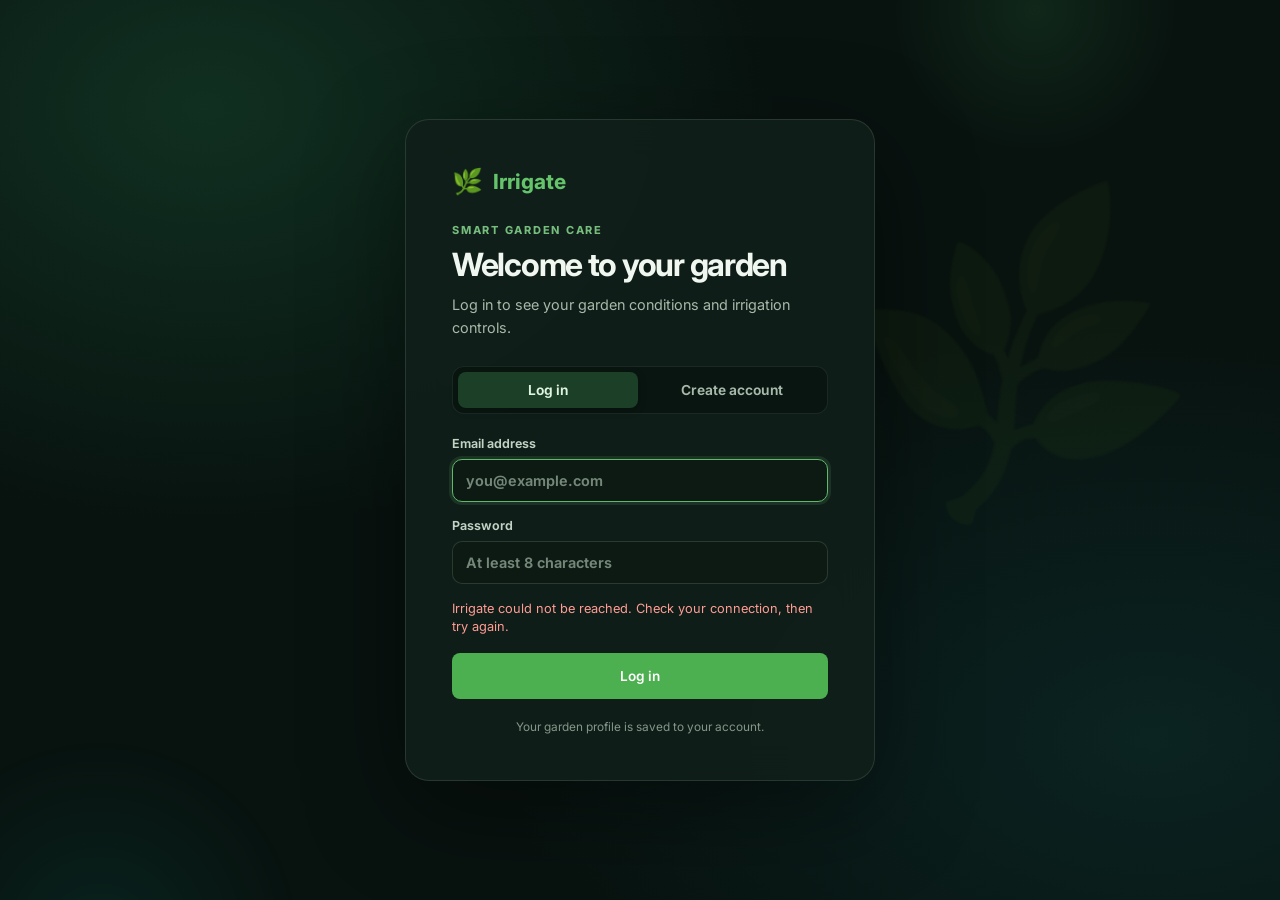
==== commit 2c7238e3: "Add account login and garden onboarding" ====
--- a/docs/index.html
+++ b/docs/index.html
@@ -4,13 +4,69 @@
   <meta charset="UTF-8" />
   <meta name="viewport" content="width=device-width, initial-scale=1.0" />
   <title>🌿 Irrigate — Smart Garden</title>
-  <link rel="stylesheet" href="static/css/style.css" />
+  <link rel="stylesheet" href="static/css/style.css?v=auth-onboarding-2" />
   <link rel="preconnect" href="https://fonts.googleapis.com" />
   <link href="https://fonts.googleapis.com/css2?family=Inter:wght@300;400;500;600;700&display=swap" rel="stylesheet" />
   <script>window.IRRIGATE_API_BASE = "https://irrigate-v3dw.onrender.com";</script>
   <script src="https://cdn.socket.io/4.7.2/socket.io.min.js"></script>
 </head>
-<body class="dark">
+<body class="dark auth-locked">
+
+<section class="auth-shell" id="auth-shell" aria-labelledby="auth-title">
+  <div class="auth-backdrop" aria-hidden="true">
+    <div class="auth-orb auth-orb-one"></div><div class="auth-orb auth-orb-two"></div>
+    <div class="auth-leaf-mark">🌿</div>
+  </div>
+  <div class="auth-card">
+    <a class="auth-brand" href="#"><span>🌿</span> Irrigate</a>
+    <p class="auth-eyebrow">SMART GARDEN CARE</p>
+    <h1 id="auth-title">Welcome to your garden</h1>
+    <p class="auth-intro">Log in to see your garden conditions and irrigation controls.</p>
+    <div class="auth-tabs" role="tablist" aria-label="Account access">
+      <button class="auth-tab active" id="auth-login-tab" type="button" role="tab" aria-selected="true">Log in</button>
+      <button class="auth-tab" id="auth-signup-tab" type="button" role="tab" aria-selected="false">Create account</button>
+    </div>
+    <form id="auth-form" class="auth-form">
+      <label class="auth-field auth-signup-only hidden" id="auth-name-field"><span>Your name</span><input id="auth-name" type="text" autocomplete="name" maxlength="80" placeholder="Your name" /></label>
+      <label class="auth-field"><span>Email address</span><input id="auth-email" type="email" autocomplete="email" maxlength="254" required placeholder="you@example.com" /></label>
+      <label class="auth-field"><span>Password</span><input id="auth-password" type="password" autocomplete="current-password" minlength="8" maxlength="128" required placeholder="At least 8 characters" /></label>
+      <p class="auth-error" id="auth-error" role="alert" aria-live="polite"></p>
+      <button class="btn btn-primary btn-full auth-submit" id="auth-submit" type="submit">Log in</button>
+    </form>
+    <p class="auth-footnote">Your garden profile is saved to your account.</p>
+  </div>
+</section>
+
+<section class="onboarding-shell hidden" id="onboarding-shell" aria-labelledby="onboarding-title">
+  <div class="onboarding-card">
+    <div class="onboarding-head">
+      <div><p class="auth-eyebrow">YOUR GARDEN PROFILE</p><h1 id="onboarding-title">Let’s set up your garden</h1><p class="auth-intro">Tell Irrigate what you grow and where your gardens are. Add more than one location if you need to.</p></div>
+      <div class="onboarding-step"><span>01</span><i></i><span>02</span></div>
+    </div>
+    <form id="onboarding-form" class="onboarding-form">
+      <div class="onboarding-types">
+        <label class="auth-field"><span>What do you mainly grow?</span><select id="onboarding-plant" required><option value="">Select plant type</option><option>Vegetables</option><option>Herbs</option><option>Flowers</option><option>Lawn</option><option>Fruit trees</option><option>Mixed garden</option><option>Other</option></select></label>
+        <label class="auth-field"><span>What is your soil type?</span><select id="onboarding-soil" required><option value="">Select soil type</option><option>Loamy</option><option>Clay</option><option>Sandy</option><option>Silty</option><option>Peaty</option><option>Chalky</option><option>Other</option></select></label>
+      </div>
+      <div class="onboarding-location-heading"><div><h2>Garden locations</h2><p>Add at least one location. The first one will open on your dashboard.</p></div><span class="location-count" id="onboarding-location-count">1 location</span></div>
+      <div class="onboarding-gardens" id="onboarding-gardens"></div>
+      <button class="btn btn-outline add-garden-btn" type="button" id="add-onboarding-garden">＋ Add another garden</button>
+      <p class="auth-error" id="onboarding-error" role="alert" aria-live="polite"></p>
+      <div class="onboarding-footer"><span>Locations are used to fetch local weather for your gardens.</span><button class="btn btn-primary onboarding-submit" id="onboarding-submit" type="submit">Save and open dashboard <span aria-hidden="true">→</span></button></div>
+    </form>
+  </div>
+</section>
+
+<template id="onboarding-garden-template">
+  <article class="setup-garden-card" data-garden-row>
+    <div class="setup-garden-head"><div class="setup-garden-icon">📍</div><div class="setup-garden-title"><strong data-garden-title>Garden 1</strong><span data-garden-coordinate>Choose a postcode or use GPS</span></div><button class="icon-button remove-garden-btn" type="button" data-garden-remove aria-label="Remove garden">×</button></div>
+    <div class="setup-garden-fields">
+      <label class="auth-field"><span>Garden name</span><input data-garden-name type="text" maxlength="80" required placeholder="Back garden" /></label>
+      <label class="auth-field"><span>UK postcode</span><div class="postcode-field"><input data-garden-postcode type="text" maxlength="8" autocomplete="postal-code" placeholder="e.g. HA9 7QU" /><button class="btn btn-sm btn-outline" type="button" data-garden-find>Find</button></div></label>
+    </div>
+    <div class="setup-garden-actions"><button class="text-action" type="button" data-garden-gps>◎ Use current GPS</button><span data-garden-result role="status"></span></div>
+  </article>
+</template>
 
 <!-- ══════════════════════════════════════════
      SIDEBAR
@@ -64,10 +120,12 @@
     <div class="topbar-title" id="page-title">Dashboard</div>
     <div class="topbar-actions">
       <div class="connection-dot" id="conn-dot" title="Disconnected"></div>
+      <label class="garden-switcher hidden" id="garden-switcher-wrap"><span>Garden</span><select id="active-garden-select" aria-label="Active garden"></select></label>
       <button class="btn btn-sm btn-ghost topbar-alerts" id="alerts-btn" type="button" title="Open alerts" aria-label="Open alerts">
         <span aria-hidden="true">🔔</span>
         <span class="badge topbar-badge" id="notif-badge" style="display:none">0</span>
       </button>
+      <button class="btn btn-sm btn-ghost account-menu-btn" id="logout-btn" type="button" title="Log out"><span id="account-avatar">A</span><span class="logout-label">Log out</span></button>
       <button class="btn btn-sm btn-ghost" id="theme-btn" title="Toggle theme">🌙</button>
     </div>
   </header>
@@ -76,24 +134,80 @@
   <section class="section active" id="section-dashboard">
 
     <div class="watering-animation" id="watering-animation" aria-hidden="true">
-      <svg class="watering-animation-art" viewBox="0 0 180 78" focusable="false">
-        <g class="watering-can">
-          <path class="watering-can-body" d="M20 22h31a5 5 0 0 1 5 5v18H18V27a5 5 0 0 1 2-5Z" />
-          <path class="watering-can-handle" d="M25 22v-5a10 10 0 0 1 20 0v5" />
-          <path class="watering-can-spout" d="M56 29 71 35l-3 6-13-4" />
-          <circle class="watering-can-rim" cx="34" cy="22" r="3" />
+      <svg class="watering-animation-art" viewBox="0 0 300 176" focusable="false" role="img" aria-label="Animated potted plant on an aqua irrigation platform">
+        <defs>
+          <linearGradient id="watering-platform-side" x1="0" y1="0" x2="0" y2="1">
+            <stop offset="0" stop-color="#149d8c" />
+            <stop offset="1" stop-color="#075d60" />
+          </linearGradient>
+          <radialGradient id="watering-platform-surface" cx="45%" cy="32%" r="75%">
+            <stop offset="0" stop-color="#42ffe0" />
+            <stop offset=".72" stop-color="#14ddc8" />
+            <stop offset="1" stop-color="#08a999" />
+          </radialGradient>
+          <linearGradient id="watering-pot-surface" x1="0" y1="0" x2="1" y2=".7">
+            <stop offset="0" stop-color="#e8a36a" />
+            <stop offset=".48" stop-color="#b9673c" />
+            <stop offset="1" stop-color="#773d2d" />
+          </linearGradient>
+          <linearGradient id="watering-leaf-surface" x1="0" y1="0" x2="1" y2="1">
+            <stop offset="0" stop-color="#d8f442" />
+            <stop offset=".5" stop-color="#8cca32" />
+            <stop offset="1" stop-color="#398b43" />
+          </linearGradient>
+          <linearGradient id="watering-leaf-light" x1="0" y1="0" x2="1" y2="1">
+            <stop offset="0" stop-color="#efff73" />
+            <stop offset="1" stop-color="#83c83d" />
+          </linearGradient>
+        </defs>
+        <ellipse class="watering-shadow" cx="150" cy="155" rx="121" ry="15" />
+        <g class="watering-platform">
+          <ellipse class="watering-platform-side" cx="150" cy="141" rx="114" ry="31" />
+          <ellipse class="watering-platform-top" cx="150" cy="126" rx="114" ry="31" />
+          <ellipse class="watering-platform-edge" cx="150" cy="126" rx="108" ry="27" />
+          <ellipse class="watering-platform-highlight" cx="150" cy="127" rx="82" ry="19" />
         </g>
-        <path class="water-stream" d="M70 40q12 6 21 13" />
-        <circle class="water-drop drop-one" cx="78" cy="46" r="2.4" />
-        <circle class="water-drop drop-two" cx="87" cy="53" r="2" />
-        <circle class="water-drop drop-three" cx="95" cy="58" r="1.7" />
+        <g class="watering-orbit">
+          <ellipse cx="150" cy="126" rx="96" ry="23" />
+          <circle class="watering-drop drop-one" cx="63" cy="120" r="2.2" />
+          <circle class="watering-drop drop-two" cx="228" cy="132" r="2.6" />
+        </g>
         <g class="watering-plant">
-          <path class="plant-stem" d="M119 59V34" />
-          <path class="plant-leaf leaf-left" d="M118 46c-13 0-17-9-15-16 9 1 16 5 15 16Z" />
-          <path class="plant-leaf leaf-right" d="M120 40c1-12 9-17 17-15 0 9-5 16-17 15Z" />
-          <path class="plant-leaf leaf-top" d="M119 35c-2-10 3-16 10-18 4 8 1 15-10 18Z" />
-          <path class="plant-pot" d="M108 59h23l-3 13h-17Z" />
-          <path class="plant-soil" d="M108 59h23" />
+          <g class="plant-leaf leaf-left">
+            <path class="leaf-fill" d="M148 65C127 45 96 37 68 45c8 24 34 37 65 28Z" />
+            <path class="leaf-vein" d="M145 67C120 56 97 48 74 47" />
+          </g>
+          <g class="plant-leaf leaf-right">
+            <path class="leaf-fill leaf-fill-light" d="M155 61c15-26 47-36 73-21-4 25-31 40-62 30Z" />
+            <path class="leaf-vein" d="M159 64c21-12 41-19 63-22" />
+          </g>
+          <g class="plant-leaf leaf-low">
+            <path class="leaf-fill" d="M146 81c-22-15-46-15-63 0 10 19 37 23 61 7Z" />
+            <path class="leaf-vein" d="M143 84c-19-7-36-9-53-3" />
+          </g>
+          <g class="plant-leaf leaf-top">
+            <path class="leaf-fill leaf-fill-light" d="M150 53c-22-20-20-42 1-52 21 15 26 36 3 55Z" />
+            <path class="leaf-vein" d="M151 51c1-18 1-31 0-45" />
+          </g>
+          <g class="plant-leaf leaf-right-low">
+            <path class="leaf-fill" d="M157 78c18-17 39-18 54-5-10 17-29 23-52 12Z" />
+            <path class="leaf-vein" d="M160 81c16-8 30-10 45-8" />
+          </g>
+          <path class="plant-stem" d="M150 98c0-19 0-33 1-49M148 97c-2-14-12-23-23-30M153 91c7-13 16-22 27-29" />
+          <path class="plant-pot" d="M116 96h68l-8 27c-15 10-37 10-52 0Z" />
+          <ellipse class="plant-pot-rim" cx="150" cy="96" rx="35" ry="10" />
+          <ellipse class="plant-soil" cx="150" cy="96" rx="28" ry="6.4" />
+          <path class="plant-pot-shine" d="M123 101l5 18" />
+        </g>
+        <g class="irrigation-spray">
+          <path d="M221 116q13-10 25-8M220 120q17-3 30 3M218 124q10 3 17 10" />
+          <circle class="watering-drop drop-three" cx="244" cy="105" r="1.8" />
+          <circle class="watering-drop drop-four" cx="250" cy="124" r="1.5" />
+          <circle class="watering-drop drop-five" cx="235" cy="139" r="1.7" />
+        </g>
+        <g class="irrigation-emitter">
+          <rect x="216" y="119" width="5" height="14" rx="2" />
+          <circle cx="218.5" cy="118" r="3" />
         </g>
       </svg>
       <span class="watering-animation-label" id="watering-animation-label">Watering garden</span>
@@ -273,6 +387,17 @@
     <h2 class="section-heading">Settings</h2>
     <div class="settings-grid">
 
+      <div class="settings-card">
+        <div class="settings-card-title">👤 Account &amp; garden profile</div>
+        <div class="loc-info-grid">
+          <div class="loc-info-row"><span class="loc-info-key">Signed in as</span><span class="loc-info-val" id="sett-account-email">--</span></div>
+          <div class="loc-info-row"><span class="loc-info-key">Plant type</span><span class="loc-info-val" id="sett-plant-type">--</span></div>
+          <div class="loc-info-row"><span class="loc-info-key">Soil type</span><span class="loc-info-val" id="sett-soil-type">--</span></div>
+          <div class="loc-info-row"><span class="loc-info-key">Saved gardens</span><span class="loc-info-val" id="sett-garden-count">--</span></div>
+        </div>
+        <button class="btn btn-sm btn-outline" id="settings-logout-btn" type="button" style="margin-top:12px">Log out</button>
+      </div>
+
       <!-- Irrigation Mode card -->
       <div class="settings-card">
         <div class="settings-card-title">💧 Irrigation Mode</div>
@@ -307,42 +432,86 @@
       <div class="settings-card">
         <div class="settings-card-title">📍 Garden Location</div>
         <p class="settings-desc">
-          Your device GPS is used to detect when you leave or return home, automatically switching irrigation modes. Make sure location permission is granted in your browser.
+          Set where your garden is. This is used for weather data and the 50-mile geofence.
+          Your device GPS tracks <em>you</em> separately.
         </p>
 
+        <!-- Current home info -->
         <div class="loc-info-grid">
           <div class="loc-info-row">
-            <span class="loc-info-key">GPS Status</span>
+            <span class="loc-info-key">Home set to</span>
+            <span class="loc-info-val" id="sett-home">My Garden</span>
+          </div>
+          <div class="loc-info-row">
+            <span class="loc-info-key">Garden lat</span>
+            <span class="loc-info-val" id="sett-home-lat">--</span>
+          </div>
+          <div class="loc-info-row">
+            <span class="loc-info-key">Garden lon</span>
+            <span class="loc-info-val" id="sett-home-lon">--</span>
+          </div>
+          <div class="loc-info-row">
+            <span class="loc-info-key">Your GPS</span>
             <span class="loc-info-val" id="sett-gps-status">Waiting…</span>
           </div>
           <div class="loc-info-row">
-            <span class="loc-info-key">Latitude</span>
-            <span class="loc-info-val" id="sett-lat">--</span>
-          </div>
-          <div class="loc-info-row">
-            <span class="loc-info-key">Longitude</span>
-            <span class="loc-info-val" id="sett-lon">--</span>
+            <span class="loc-info-key">Your lat / lon</span>
+            <span class="loc-info-val"><span id="sett-lat">--</span> / <span id="sett-lon">--</span></span>
           </div>
           <div class="loc-info-row">
             <span class="loc-info-key">Accuracy</span>
             <span class="loc-info-val" id="sett-acc">--</span>
           </div>
           <div class="loc-info-row">
-            <span class="loc-info-key">Home set to</span>
-            <span class="loc-info-val" id="sett-home">Your configured garden location</span>
-          </div>
-          <div class="loc-info-row">
             <span class="loc-info-key">Distance from home</span>
             <span class="loc-info-val" id="sett-distance">--</span>
           </div>
         </div>
 
-        <div class="loc-btn-row">
-          <button class="btn btn-sm btn-primary" id="sett-gps-btn">📍 Enable GPS</button>
-          <button class="btn btn-sm btn-outline" id="sett-set-home-btn">🏡 Set Current as Home</button>
-        </div>
-        <div class="settings-note" style="margin-top:8px">
-          Weather and geofencing use the saved garden location. If GPS is active while you are at the garden, tap <strong>Set Current as Home</strong>; otherwise, enter the garden postcode above.
+        <!-- Input method tabs -->
+        <div class="loc-tabs">
+          <button class="loc-tab active" data-tab="postcode">Postcode</button>
+          <button class="loc-tab" data-tab="latlon">Lat / Lon</button>
+          <button class="loc-tab" data-tab="gps">Use My GPS</button>
+        </div>
+
+        <!-- Tab: Postcode -->
+        <div class="loc-tab-panel active" id="tab-postcode">
+          <div class="loc-input-row">
+            <input id="postcode-input" type="text" class="loc-input"
+                   placeholder="e.g. HA9 7QU" maxlength="8"
+                   autocomplete="off" spellcheck="false" />
+            <button class="btn btn-sm btn-primary" id="set-postcode-btn">Set 📍</button>
+          </div>
+          <div class="loc-feedback" id="postcode-result"></div>
+        </div>
+
+        <!-- Tab: Lat / Lon -->
+        <div class="loc-tab-panel" id="tab-latlon">
+          <div class="loc-input-row">
+            <input id="manual-lat" type="number" class="loc-input" step="0.000001"
+                   min="-90" max="90" placeholder="Latitude  e.g. 51.5603" />
+            <input id="manual-lon" type="number" class="loc-input" step="0.000001"
+                   min="-180" max="180" placeholder="Longitude  e.g. -0.2937" />
+            <button class="btn btn-sm btn-primary" id="set-latlon-btn">Set 📍</button>
+          </div>
+          <div class="loc-feedback" id="latlon-result"></div>
+        </div>
+
+        <!-- Tab: GPS -->
+        <div class="loc-tab-panel" id="tab-gps">
+          <p class="settings-desc" style="margin:0">
+            Tap the button while you are standing in your garden. Your current GPS position will become the home location.
+          </p>
+          <div class="loc-btn-row" style="margin-top:10px">
+            <button class="btn btn-sm btn-primary" id="sett-gps-btn">📍 Enable GPS</button>
+            <button class="btn btn-sm btn-outline" id="sett-set-home-btn">🏡 Set Current as Home</button>
+          </div>
+          <div class="loc-feedback" id="gps-home-result"></div>
+        </div>
+
+        <div class="settings-note">
+          Weather and geofencing use the saved garden location. Your moving GPS position is tracked separately to detect when you leave or return.
         </div>
       </div>
 
@@ -389,6 +558,6 @@
   </div>
 </div>
 
-<script src="static/js/app.js"></script>
+<script src="static/js/app.js?v=auth-onboarding-2"></script>
 </body>
 </html>
--- a/docs/static/css/style.css
+++ b/docs/static/css/style.css
@@ -163,29 +163,43 @@
 /* ── Weather cards ── */
 .card-row { display: grid; grid-template-columns: repeat(auto-fill, minmax(160px, 1fr)); gap: 14px; }
 .watering-animation {
-  display: none; align-items: center; gap: 10px; width: fit-content; max-width: 100%;
-  min-height: 58px; padding: 4px 14px 4px 8px; border: 1px solid var(--border);
-  border-radius: 30px; background: linear-gradient(110deg, var(--surface), var(--accent-light));
-  box-shadow: var(--shadow); color: var(--text-muted);
+  display: none; flex-direction: column; align-items: center; justify-content: center; gap: 2px;
+  align-self: center; margin-inline: auto; width: clamp(230px, 25vw, 400px); max-width: 100%; height: clamp(180px, 25vh, 240px);
+  padding: 10px 18px 8px; border: 1px solid var(--border); overflow: hidden;
+  border-radius: 24px; background: linear-gradient(145deg, var(--surface), var(--accent-light));
+  box-shadow: var(--shadow); color: var(--text-muted); text-align: center;
 }
 .watering-animation.active { display: flex; }
-.watering-animation-art { width: 108px; height: 48px; overflow: visible; flex: 0 0 auto; }
-.watering-animation-label { font-size: .78rem; font-weight: 600; color: var(--text); }
-.watering-can { transform-box: view-box; transform-origin: 44px 38px; animation: can-tip .95s ease-in-out infinite alternate; }
-.watering-can-body, .watering-can-spout { fill: var(--info-light); stroke: var(--info); stroke-width: 2; stroke-linejoin: round; }
-.watering-can-handle { fill: none; stroke: var(--info); stroke-width: 3; stroke-linecap: round; }
-.watering-can-rim { fill: var(--info); }
-.water-stream { fill: none; stroke: var(--info); stroke-width: 2; stroke-linecap: round; stroke-dasharray: 3 4; opacity: .7; }
-.water-drop { fill: var(--info); animation: watering-drop .95s ease-in infinite; transform-box: fill-box; transform-origin: center; }
-.drop-two { animation-delay: .3s; }
-.drop-three { animation-delay: .6s; }
-.plant-stem { fill: none; stroke: var(--success); stroke-width: 3; stroke-linecap: round; }
-.plant-leaf { fill: var(--success); transform-box: fill-box; transform-origin: bottom center; }
-.leaf-left { animation: plant-leaf-sway 1.8s ease-in-out infinite alternate; }
-.leaf-right { animation: plant-leaf-sway 1.8s ease-in-out -.9s infinite alternate; }
-.leaf-top { fill: var(--accent); }
-.plant-pot { fill: var(--warning-light); stroke: var(--warning); stroke-width: 1.5; stroke-linejoin: round; }
-.plant-soil { fill: none; stroke: var(--text-muted); stroke-width: 1.5; }
+.watering-animation-art { display: block; width: 100%; height: 100%; overflow: visible; flex: 1 1 auto; min-height: 0; }
+.watering-animation-label { position: relative; z-index: 1; font-size: .78rem; font-weight: 600; color: var(--text); }
+.watering-shadow { fill: rgba(0, 0, 0, .28); }
+.watering-platform { transform-box: fill-box; transform-origin: center; animation: platform-float 3s ease-in-out infinite; }
+.watering-platform-side { fill: url(#watering-platform-side); stroke: #0b7775; stroke-width: 1; }
+.watering-platform-top { fill: url(#watering-platform-surface); stroke: #52ffdf; stroke-width: 1.2; }
+.watering-platform-edge { fill: none; stroke: rgba(216, 255, 248, .46); stroke-width: 1.2; }
+.watering-platform-highlight { fill: rgba(214, 255, 246, .15); animation: platform-glow 2.4s ease-in-out infinite alternate; }
+.watering-orbit { fill: none; stroke: rgba(192, 255, 247, .52); stroke-width: 1.2; stroke-dasharray: 2 8; transform-box: fill-box; transform-origin: center; animation: water-orbit-spin 12s linear infinite; }
+.watering-drop { fill: #b7fff6; transform-box: fill-box; transform-origin: center; animation: watering-drop 1.25s ease-in-out infinite; }
+.drop-two { animation-delay: -.4s; }
+.drop-three { animation-delay: -.8s; }
+.drop-four { animation-delay: -.2s; }
+.drop-five { animation-delay: -.6s; }
+.plant-stem { fill: none; stroke: #438d43; stroke-width: 3; stroke-linecap: round; }
+.plant-leaf { transform-box: fill-box; }
+.leaf-fill { fill: url(#watering-leaf-surface); stroke: #5caa45; stroke-width: .8; stroke-linejoin: round; }
+.leaf-fill-light { fill: url(#watering-leaf-light); }
+.leaf-vein { fill: none; stroke: rgba(235, 255, 157, .68); stroke-width: 1.1; stroke-linecap: round; }
+.leaf-left { transform-origin: 100% 90%; animation: plant-leaf-sway 2.8s ease-in-out infinite alternate; }
+.leaf-right { transform-origin: 0 90%; animation: plant-leaf-sway 3.1s ease-in-out -1.3s infinite alternate-reverse; }
+.leaf-low { transform-origin: 100% 85%; animation: plant-leaf-sway 2.5s ease-in-out -.7s infinite alternate; }
+.leaf-top { transform-origin: 50% 100%; animation: plant-leaf-sway 3.3s ease-in-out -1.6s infinite alternate; }
+.leaf-right-low { transform-origin: 0 80%; animation: plant-leaf-sway 2.7s ease-in-out -1s infinite alternate-reverse; }
+.plant-pot { fill: url(#watering-pot-surface); stroke: #e3a072; stroke-width: 1.2; stroke-linejoin: round; }
+.plant-pot-rim { fill: #c77b4c; stroke: #efb17f; stroke-width: 1.2; }
+.plant-soil { fill: #4a3026; stroke: #80543b; stroke-width: 1; }
+.plant-pot-shine { fill: none; stroke: rgba(255, 220, 184, .45); stroke-width: 2; stroke-linecap: round; }
+.irrigation-spray { fill: none; stroke: #a9fff5; stroke-width: 1.5; stroke-linecap: round; stroke-dasharray: 2 5; animation: spray-flow 1s linear infinite; }
+.irrigation-emitter { fill: #163337; stroke: #88fff0; stroke-width: .8; }
 .card {
   background: var(--surface); border: 1px solid var(--border); border-radius: var(--radius);
   padding: 18px 16px; display: flex; align-items: flex-start; gap: 12px;
@@ -501,12 +515,15 @@
 @keyframes pop          { 0%{transform:scale(0)}70%{transform:scale(1.2)}100%{transform:scale(1)} }
 @keyframes wave-move    { 0%{transform:translateX(0) scaleY(1)}100%{transform:translateX(20px) scaleY(1.3)} }
 @keyframes geo-glow     { 0%,100%{opacity:.08;transform:scale(.98)}50%{opacity:.2;transform:scale(1.02)} }
-@keyframes can-tip      { from{transform:rotate(0)}to{transform:rotate(-8deg)} }
-@keyframes watering-drop{ 0%{opacity:0;transform:translateY(-3px) scale(.65)}35%{opacity:1}100%{opacity:0;transform:translateY(10px) scale(.45)} }
-@keyframes plant-leaf-sway { from{transform:rotate(-3deg)}to{transform:rotate(5deg)} }
+@keyframes platform-float { 0%,100%{transform:translateY(0)}50%{transform:translateY(-1.5px)} }
+@keyframes platform-glow { from{opacity:.1}to{opacity:.35} }
+@keyframes water-orbit-spin { to{transform:rotate(360deg)} }
+@keyframes spray-flow { to{stroke-dashoffset:-14;opacity:.45} }
+@keyframes watering-drop { 0%,100%{opacity:.25;transform:scale(.7)}50%{opacity:1;transform:scale(1.35)} }
+@keyframes plant-leaf-sway { from{transform:rotate(-3deg)}to{transform:rotate(4deg)} }
 
 @media (prefers-reduced-motion: reduce) {
-  .geo-radius-glow, .watering-can, .water-drop, .plant-leaf { animation: none !important; }
+  .geo-radius-glow, .watering-platform, .watering-orbit, .watering-drop, .irrigation-spray, .plant-leaf { animation: none !important; }
   .geo-radius-glow { opacity: .14; }
 }
 
@@ -518,6 +535,7 @@
   .hamburger { display: block; }
   .section { padding: 16px; }
   .card-row { grid-template-columns: repeat(2, 1fr); }
+  .watering-animation { width: min(100%, 420px); height: 220px; }
   .zones-grid { grid-template-columns: repeat(2, 1fr); }
   .irrigation-banner { flex-direction: column; align-items: flex-start; }
   .banner-right { width: 100%; justify-content: space-between; }
@@ -526,6 +544,7 @@
 }
 @media (max-width: 420px) {
   .card-row, .zones-grid { grid-template-columns: 1fr 1fr; }
+  .watering-animation { width: 100%; height: 190px; padding: 10px 16px 8px; }
   .zones-detail-grid, .weather-detail-grid, .sensor-grid, .settings-grid { grid-template-columns: 1fr; }
 }
 
@@ -549,6 +568,177 @@
 .postcode-result.error   { color: var(--danger); }
 .postcode-result.loading { color: var(--text-muted); }
 
+/* ── Location tabs (Settings) ── */
+.loc-tabs {
+  display: flex;
+  gap: 4px;
+  background: var(--surface2);
+  border-radius: var(--radius-sm);
+  padding: 4px;
+  border: 1px solid var(--border);
+}
+.loc-tab {
+  flex: 1;
+  padding: 7px 10px;
+  border: none;
+  border-radius: calc(var(--radius-sm) - 2px);
+  background: transparent;
+  color: var(--text-muted);
+  font-family: inherit;
+  font-size: .78rem;
+  font-weight: 600;
+  cursor: pointer;
+  transition: all var(--transition);
+  white-space: nowrap;
+}
+.loc-tab:hover  { color: var(--text); background: var(--surface); }
+.loc-tab.active { background: var(--surface); color: var(--accent); box-shadow: var(--shadow); }
+
+.loc-tab-panel { display: none; flex-direction: column; gap: 8px; }
+.loc-tab-panel.active { display: flex; }
+
+.loc-input-row {
+  display: flex;
+  gap: 8px;
+  flex-wrap: wrap;
+}
+.loc-input {
+  flex: 1;
+  min-width: 120px;
+  padding: 8px 12px;
+  border: 1px solid var(--border);
+  border-radius: var(--radius-sm);
+  background: var(--surface2);
+  color: var(--text);
+  font-family: inherit;
+  font-size: .85rem;
+  outline: none;
+  transition: border-color var(--transition);
+}
+.loc-input:focus { border-color: var(--accent); }
+.loc-input[type="number"] { -moz-appearance: textfield; }
+.loc-input[type="number"]::-webkit-inner-spin-button { display: none; }
+
+.loc-feedback {
+  font-size: .78rem;
+  min-height: 18px;
+  font-weight: 500;
+  transition: color .3s;
+}
+.loc-feedback.ok      { color: var(--success); }
+.loc-feedback.error   { color: var(--danger); }
+.loc-feedback.loading { color: var(--text-muted); }
+
+/* ── Sign in and first-run garden setup ── */
+.hidden { display: none !important; }
+body.auth-locked { display: block; overflow: hidden; }
+body.auth-locked .sidebar,
+body.auth-locked .main { display: none; }
+.auth-shell,
+.onboarding-shell {
+  position: fixed; inset: 0; z-index: 1000; overflow-y: auto; color: #e7f0e9;
+  background: radial-gradient(ellipse at 16% 12%, rgba(36,116,75,.30), transparent 38%),
+              radial-gradient(ellipse at 90% 82%, rgba(19,89,91,.24), transparent 40%), #08120f;
+}
+.auth-shell { display: grid; place-items: center; padding: 32px 20px; }
+.auth-backdrop { position: fixed; inset: 0; overflow: hidden; pointer-events: none; }
+.auth-orb { position: absolute; border-radius: 50%; filter: blur(2px); opacity: .42; }
+.auth-orb-one { width: 310px; height: 310px; top: -145px; right: 7%; background: radial-gradient(circle, rgba(67,160,89,.36), transparent 70%); }
+.auth-orb-two { width: 400px; height: 400px; bottom: -240px; left: -100px; background: radial-gradient(circle, rgba(14,149,133,.30), transparent 72%); }
+.auth-leaf-mark { position: absolute; right: 8%; top: 22%; font-size: clamp(7rem,20vw,17rem); opacity: .06; transform: rotate(-18deg); }
+.auth-card,
+.onboarding-card {
+  position: relative; width: min(100%, 470px); padding: clamp(28px,5vw,46px);
+  border: 1px solid rgba(181,218,190,.14); border-radius: 24px; background: rgba(17,31,25,.92);
+  box-shadow: 0 28px 100px rgba(0,0,0,.40); backdrop-filter: blur(18px); animation: slideUp .35s ease both;
+}
+.auth-brand { display: inline-flex; align-items: center; gap: 10px; color: #65c46b; text-decoration: none; font-size: 1.3rem; font-weight: 750; }
+.auth-brand span { font-size: 1.55rem; }
+.auth-eyebrow { margin-top: 27px; color: #76bd7e; font-size: .69rem; font-weight: 750; letter-spacing: .16em; }
+.auth-card h1,
+.onboarding-head h1 { margin-top: 8px; color: #eff7f0; font-size: clamp(1.55rem,4vw,2rem); letter-spacing: -.04em; }
+.auth-intro { margin-top: 9px; color: #a7b9aa; font-size: .9rem; line-height: 1.6; }
+.auth-tabs { display: grid; grid-template-columns: 1fr 1fr; gap: 5px; margin: 27px 0 22px; padding: 5px; border: 1px solid rgba(181,218,190,.10); border-radius: 12px; background: rgba(4,12,9,.42); }
+.auth-tab { padding: 10px 12px; border: 0; border-radius: 8px; color: #a7b9aa; background: transparent; font: inherit; font-size: .86rem; font-weight: 650; cursor: pointer; }
+.auth-tab.active { color: #dff4e1; background: #1c4027; box-shadow: 0 2px 8px rgba(0,0,0,.22); }
+.auth-form { display: grid; gap: 16px; }
+.auth-field { display: grid; gap: 8px; color: #c2d2c5; font-size: .78rem; font-weight: 650; }
+.auth-field input,
+.auth-field select { width: 100%; min-width: 0; padding: 12px 13px; border: 1px solid rgba(181,218,190,.17); border-radius: 10px; outline: none; color: #eef7ef; background: #0d1913; font: inherit; font-size: .9rem; transition: border-color .2s,box-shadow .2s; }
+.auth-field input::placeholder { color: #748779; }
+.auth-field input:focus,
+.auth-field select:focus { border-color: #61b86a; box-shadow: 0 0 0 3px rgba(97,184,106,.14); }
+.auth-field select option { color: #eef7ef; background: #0d1913; }
+.auth-error { min-height: 1.1em; color: #ff9c94; font-size: .8rem; line-height: 1.4; }
+.auth-submit { width: 100%; justify-content: center; min-height: 46px; margin-top: 1px; }
+.auth-footnote { margin-top: 21px; color: #84988a; font-size: .74rem; text-align: center; }
+.onboarding-shell { display: grid; place-items: center; padding: 28px 18px; }
+.onboarding-card { width: min(100%,940px); padding: clamp(22px,4vw,40px); }
+.onboarding-head { display: flex; align-items: flex-end; justify-content: space-between; gap: 18px; }
+.onboarding-head .auth-eyebrow { margin-top: 0; }
+.onboarding-step { display: flex; flex: 0 0 auto; align-items: center; gap: 9px; color: #829687; font-size: .73rem; font-weight: 700; }
+.onboarding-step span:first-child { color: #7bd282; }
+.onboarding-step i { width: 42px; height: 1px; background: rgba(181,218,190,.2); }
+.onboarding-form { margin-top: 25px; }
+.onboarding-types { display: grid; grid-template-columns: 1fr 1fr; gap: 16px; }
+.onboarding-location-heading { display: flex; align-items: flex-end; justify-content: space-between; gap: 14px; margin: 26px 0 13px; }
+.onboarding-location-heading h2 { color: #edf6ef; font-size: 1rem; }
+.onboarding-location-heading p { margin-top: 5px; color: #97aa9a; font-size: .78rem; }
+.location-count { flex: 0 0 auto; padding: 6px 10px; border-radius: 30px; color: #a7d9ad; background: rgba(64,139,74,.16); font-size: .72rem; font-weight: 700; }
+.onboarding-gardens { display: grid; grid-template-columns: repeat(2,minmax(0,1fr)); gap: 12px; }
+.setup-garden-card { min-width: 0; padding: 15px; border: 1px solid rgba(181,218,190,.13); border-radius: 14px; background: rgba(6,15,11,.42); }
+.setup-garden-head { display: flex; align-items: center; gap: 10px; margin-bottom: 14px; }
+.setup-garden-icon { display: grid; width: 35px; height: 35px; flex: 0 0 auto; place-items: center; border-radius: 10px; background: rgba(70,151,79,.17); }
+.setup-garden-title { display: grid; min-width: 0; flex: 1; gap: 3px; }
+.setup-garden-title strong,
+.setup-garden-title span { overflow: hidden; text-overflow: ellipsis; white-space: nowrap; }
+.setup-garden-title strong { color: #e1eee3; font-size: .85rem; }
+.setup-garden-title span { color: #829586; font-size: .69rem; }
+.remove-garden-btn { display: grid; width: 30px; height: 30px; flex: 0 0 auto; place-items: center; border: 1px solid rgba(181,218,190,.13); border-radius: 8px; color: #aebfb1; background: transparent; font-size: 1.2rem; cursor: pointer; }
+.remove-garden-btn:disabled { opacity: .32; cursor: default; }
+.setup-garden-fields { display: grid; grid-template-columns: 1fr 1.2fr; gap: 11px; }
+.setup-garden-fields .auth-field { font-size: .7rem; }
+.setup-garden-fields .auth-field input { padding: 10px; font-size: .8rem; }
+.postcode-field { display: flex; gap: 6px; }
+.postcode-field input { min-width: 0; }
+.postcode-field .btn { flex: 0 0 auto; }
+.setup-garden-actions { display: flex; align-items: center; justify-content: space-between; gap: 10px; margin-top: 12px; }
+.text-action { padding: 0; border: 0; color: #82d18a; background: transparent; font: inherit; font-size: .75rem; font-weight: 650; cursor: pointer; }
+.text-action:hover { color: #b5efba; }
+.garden-result { color: #829586; font-size: .68rem; text-align: right; }
+.garden-result.ok { color: #82d18a; }
+.garden-result.error { color: #ff9c94; }
+.garden-result.loading { color: #e4be72; }
+.add-garden-btn { margin-top: 12px; }
+.onboarding-footer { display: flex; align-items: center; justify-content: space-between; gap: 18px; margin-top: 18px; padding-top: 16px; border-top: 1px solid rgba(181,218,190,.11); }
+.onboarding-footer > span { max-width: 360px; color: #819486; font-size: .72rem; line-height: 1.5; }
+.onboarding-submit { flex: 0 0 auto; }
+.garden-switcher { display: flex; align-items: center; gap: 8px; color: var(--text-muted); font-size: .72rem; }
+.garden-switcher select { max-width: 180px; padding: 7px 28px 7px 10px; border: 1px solid var(--border); border-radius: 9px; color: var(--text); background: var(--surface2); font: inherit; font-size: .75rem; }
+.account-menu-btn { display: inline-flex; align-items: center; gap: 7px; }
+.account-menu-btn #account-avatar { display: grid; width: 24px; height: 24px; place-items: center; border-radius: 50%; color: var(--accent); background: var(--accent-light); font-size: .72rem; font-weight: 750; }
+@media (max-width: 700px) {
+  .onboarding-shell { place-items: start center; }
+  .onboarding-head { align-items: flex-start; }
+  .onboarding-step { padding-top: 4px; }
+  .onboarding-types,.onboarding-gardens { grid-template-columns: 1fr; }
+  .onboarding-footer { align-items: stretch; flex-direction: column; }
+  .onboarding-submit { width: 100%; justify-content: center; }
+  .garden-switcher > span { display: none; }
+  .garden-switcher select { max-width: 120px; }
+  .logout-label { display: none; }
+}
+@media (max-width: 420px) {
+  .auth-shell { padding: 14px; }
+  .auth-card { padding: 27px 21px; }
+  .onboarding-shell { padding: 10px; }
+  .onboarding-card { padding: 22px 16px; }
+  .setup-garden-fields { grid-template-columns: 1fr; }
+  .setup-garden-actions { align-items: flex-start; flex-direction: column; }
+  .garden-result { text-align: left; }
+  .topbar-actions { gap: 2px; }
+}
+
 /* ── Scrollbar ── */
 ::-webkit-scrollbar { width: 6px; }
 ::-webkit-scrollbar-track { background: transparent; }
